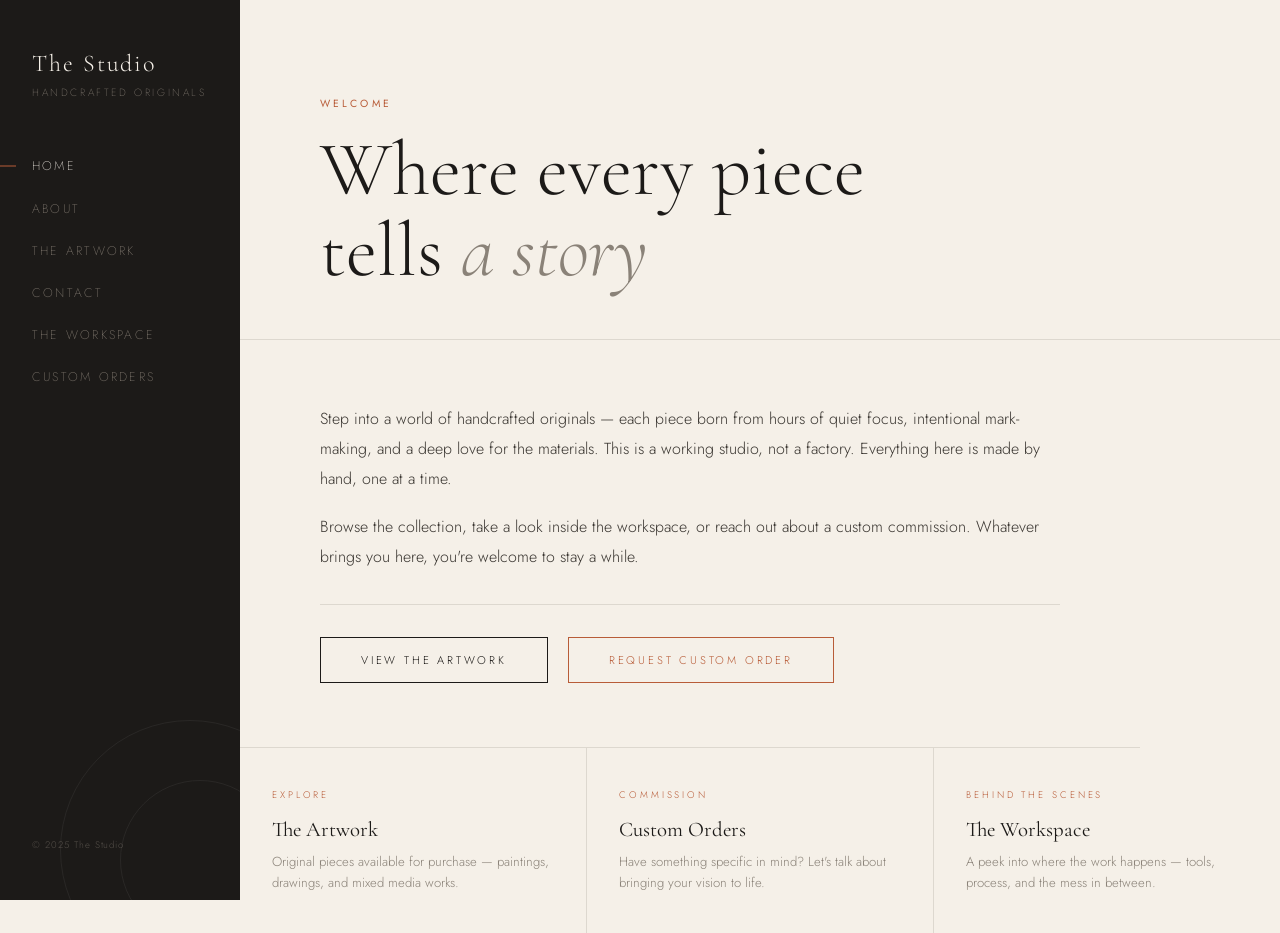
==== index.html @ 681e4a39 "Initial build" ====
<!DOCTYPE html>
<html lang="en">
<head>
  <meta charset="UTF-8" />
  <meta name="viewport" content="width=device-width, initial-scale=1.0" />
  <title>Studio — Home</title>
  <link rel="stylesheet" href="assets/css/style.css" />
</head>
<body>

  <button id="hamburger" aria-label="Menu">
    <span></span><span></span><span></span>
  </button>
  <div id="nav-overlay"></div>

  <nav id="sidebar">
    <div class="nav-brand">
      <h1>The Studio</h1>
      <span>Handcrafted Originals</span>
    </div>
    <ul>
      <li><a href="index.html">Home</a></li>
      <li><a href="pages/about.html">About</a></li>
      <li><a href="pages/artwork.html">The Artwork</a></li>
      <li><a href="pages/contact.html">Contact</a></li>
      <li><a href="pages/workspace.html">The Workspace</a></li>
      <li><a href="pages/custom-orders.html">Custom Orders</a></li>
    </ul>
    <div class="nav-footer">&copy; 2025 The Studio</div>
  </nav>

  <main>
    <div class="page-hero">
      <p class="eyebrow">Welcome</p>
      <h2>Where every piece<br>tells <em>a story</em></h2>
    </div>

    <div class="content-section">
      <p>
        Step into a world of handcrafted originals — each piece born from hours of quiet focus,
        intentional mark-making, and a deep love for the materials. This is a working studio,
        not a factory. Everything here is made by hand, one at a time.
      </p>
      <p>
        Browse the collection, take a look inside the workspace, or reach out about a custom commission.
        Whatever brings you here, you're welcome to stay a while.
      </p>
      <div class="thin-line"></div>
      <a href="pages/artwork.html" class="btn">View the Artwork</a>
      &nbsp;&nbsp;
      <a href="pages/custom-orders.html" class="btn btn-rust">Request Custom Order</a>
    </div>

    <div class="card-grid">
      <div class="card">
        <p class="card-label">Explore</p>
        <h4>The Artwork</h4>
        <p>Original pieces available for purchase — paintings, drawings, and mixed media works.</p>
      </div>
      <div class="card">
        <p class="card-label">Commission</p>
        <h4>Custom Orders</h4>
        <p>Have something specific in mind? Let's talk about bringing your vision to life.</p>
      </div>
      <div class="card">
        <p class="card-label">Behind the Scenes</p>
        <h4>The Workspace</h4>
        <p>A peek into where the work happens — tools, process, and the mess in between.</p>
      </div>
    </div>
  </main>

  <script src="assets/js/nav.js"></script>
</body>
</html>
---- assets/css/style.css ----
@import url('https://fonts.googleapis.com/css2?family=Cormorant+Garamond:ital,wght@0,300;0,400;0,600;1,300;1,400&family=Jost:wght@200;300;400&display=swap');

:root {
  --cream: #F5F0E8;
  --ink: #1C1A18;
  --warm-gray: #8A8278;
  --rust: #B85C38;
  --light-line: #DDD8CF;
  --nav-width: 240px;
}

*, *::before, *::after {
  box-sizing: border-box;
  margin: 0;
  padding: 0;
}

html { scroll-behavior: smooth; }

body {
  font-family: 'Jost', sans-serif;
  font-weight: 300;
  background: var(--cream);
  color: var(--ink);
  min-height: 100vh;
  display: flex;
}

/* ── SIDEBAR NAV ── */
nav#sidebar {
  position: fixed;
  top: 0;
  left: 0;
  width: var(--nav-width);
  height: 100vh;
  background: var(--ink);
  display: flex;
  flex-direction: column;
  padding: 3rem 2rem;
  z-index: 100;
  overflow: hidden;
}

nav#sidebar::before {
  content: '';
  position: absolute;
  bottom: -80px;
  right: -80px;
  width: 260px;
  height: 260px;
  border-radius: 50%;
  border: 1px solid rgba(255,255,255,0.06);
  pointer-events: none;
}
nav#sidebar::after {
  content: '';
  position: absolute;
  bottom: -40px;
  right: -40px;
  width: 160px;
  height: 160px;
  border-radius: 50%;
  border: 1px solid rgba(255,255,255,0.06);
  pointer-events: none;
}

.nav-brand {
  margin-bottom: 3rem;
}
.nav-brand h1 {
  font-family: 'Cormorant Garamond', serif;
  font-weight: 300;
  font-size: 1.5rem;
  color: var(--cream);
  letter-spacing: 0.08em;
  line-height: 1.3;
}
.nav-brand span {
  display: block;
  font-family: 'Jost', sans-serif;
  font-weight: 200;
  font-size: 0.65rem;
  color: var(--warm-gray);
  letter-spacing: 0.25em;
  text-transform: uppercase;
  margin-top: 0.35rem;
}

nav#sidebar ul {
  list-style: none;
  flex: 1;
}
nav#sidebar ul li {
  margin-bottom: 0.25rem;
}
nav#sidebar ul li a {
  display: block;
  font-family: 'Jost', sans-serif;
  font-weight: 200;
  font-size: 0.78rem;
  letter-spacing: 0.18em;
  text-transform: uppercase;
  color: var(--warm-gray);
  text-decoration: none;
  padding: 0.6rem 0;
  border-bottom: 1px solid transparent;
  transition: color 0.25s, border-color 0.25s;
  position: relative;
}
nav#sidebar ul li a::before {
  content: '';
  position: absolute;
  left: -2rem;
  top: 50%;
  transform: translateY(-50%);
  width: 0;
  height: 1px;
  background: var(--rust);
  transition: width 0.25s;
}
nav#sidebar ul li a:hover,
nav#sidebar ul li a.active {
  color: var(--cream);
}
nav#sidebar ul li a:hover::before,
nav#sidebar ul li a.active::before {
  width: 1rem;
}

.nav-footer {
  font-size: 0.6rem;
  color: rgba(138,130,120,0.5);
  letter-spacing: 0.1em;
}

/* ── MOBILE HAMBURGER ── */
#hamburger {
  display: none;
  position: fixed;
  top: 1.2rem;
  right: 1.2rem;
  z-index: 200;
  background: var(--ink);
  border: none;
  cursor: pointer;
  padding: 0.6rem;
  flex-direction: column;
  gap: 5px;
}
#hamburger span {
  display: block;
  width: 24px;
  height: 1.5px;
  background: var(--cream);
  transition: all 0.3s;
}
#nav-overlay {
  display: none;
  position: fixed;
  inset: 0;
  background: rgba(0,0,0,0.5);
  z-index: 99;
}

/* ── MAIN CONTENT ── */
main {
  margin-left: var(--nav-width);
  flex: 1;
  min-height: 100vh;
}

/* ── PAGE HERO ── */
.page-hero {
  padding: 6rem 5rem 3rem;
  border-bottom: 1px solid var(--light-line);
  position: relative;
}
.page-hero .eyebrow {
  font-size: 0.65rem;
  letter-spacing: 0.3em;
  text-transform: uppercase;
  color: var(--rust);
  margin-bottom: 1.2rem;
  font-weight: 400;
}
.page-hero h2 {
  font-family: 'Cormorant Garamond', serif;
  font-weight: 300;
  font-size: clamp(2.8rem, 6vw, 5rem);
  line-height: 1.05;
  color: var(--ink);
  max-width: 700px;
}
.page-hero h2 em {
  font-style: italic;
  color: var(--warm-gray);
}

/* ── CONTENT SECTIONS ── */
.content-section {
  padding: 4rem 5rem;
  border-bottom: 1px solid var(--light-line);
  max-width: 900px;
}
.content-section:last-child {
  border-bottom: none;
}
.content-section p {
  font-size: 1rem;
  line-height: 1.85;
  color: #3A3631;
  margin-bottom: 1.2rem;
}
.content-section p:last-child { margin-bottom: 0; }

.content-section h3 {
  font-family: 'Cormorant Garamond', serif;
  font-weight: 400;
  font-size: 1.6rem;
  margin-bottom: 1.2rem;
  color: var(--ink);
}

/* ── GRID CARDS ── */
.card-grid {
  display: grid;
  grid-template-columns: repeat(auto-fill, minmax(260px, 1fr));
  gap: 1.5px;
  background: var(--light-line);
  margin: 0;
}
.card {
  background: var(--cream);
  padding: 2.5rem 2rem;
  transition: background 0.2s;
}
.card:hover { background: #EDE8DF; }
.card .card-label {
  font-size: 0.6rem;
  letter-spacing: 0.3em;
  text-transform: uppercase;
  color: var(--rust);
  margin-bottom: 0.8rem;
}
.card h4 {
  font-family: 'Cormorant Garamond', serif;
  font-weight: 400;
  font-size: 1.3rem;
  margin-bottom: 0.6rem;
}
.card p {
  font-size: 0.82rem;
  color: var(--warm-gray);
  line-height: 1.6;
}

/* ── ARTWORK PLACEHOLDER ── */
.artwork-placeholder {
  aspect-ratio: 3/4;
  background: var(--light-line);
  display: flex;
  align-items: center;
  justify-content: center;
  font-size: 0.65rem;
  letter-spacing: 0.2em;
  text-transform: uppercase;
  color: var(--warm-gray);
  position: relative;
  overflow: hidden;
}
.artwork-placeholder::before {
  content: '';
  position: absolute;
  inset: 12px;
  border: 1px solid rgba(138,130,120,0.3);
}

/* ── FORM ── */
.form-group {
  margin-bottom: 1.8rem;
}
.form-group label {
  display: block;
  font-size: 0.65rem;
  letter-spacing: 0.25em;
  text-transform: uppercase;
  color: var(--warm-gray);
  margin-bottom: 0.5rem;
}
.form-group input,
.form-group textarea,
.form-group select {
  width: 100%;
  background: transparent;
  border: none;
  border-bottom: 1px solid var(--light-line);
  padding: 0.6rem 0;
  font-family: 'Jost', sans-serif;
  font-weight: 300;
  font-size: 0.95rem;
  color: var(--ink);
  outline: none;
  transition: border-color 0.2s;
}
.form-group input:focus,
.form-group textarea:focus,
.form-group select:focus {
  border-color: var(--rust);
}
.form-group textarea {
  resize: vertical;
  min-height: 120px;
}
.form-group select option { background: var(--cream); }

.btn {
  display: inline-block;
  font-family: 'Jost', sans-serif;
  font-weight: 300;
  font-size: 0.7rem;
  letter-spacing: 0.25em;
  text-transform: uppercase;
  padding: 0.9rem 2.5rem;
  border: 1px solid var(--ink);
  background: transparent;
  color: var(--ink);
  cursor: pointer;
  transition: background 0.2s, color 0.2s;
  text-decoration: none;
}
.btn:hover {
  background: var(--ink);
  color: var(--cream);
}
.btn-rust {
  border-color: var(--rust);
  color: var(--rust);
}
.btn-rust:hover {
  background: var(--rust);
  color: var(--cream);
}

/* ── DIVIDER LINE ── */
.thin-line {
  height: 1px;
  background: var(--light-line);
  margin: 2rem 0;
}

/* ── PAGE TRANSITIONS ── */
main { animation: fadeIn 0.4s ease; }
@keyframes fadeIn {
  from { opacity: 0; transform: translateY(8px); }
  to   { opacity: 1; transform: translateY(0); }
}

/* ── RESPONSIVE ── */
@media (max-width: 768px) {
  nav#sidebar {
    transform: translateX(-100%);
    transition: transform 0.3s ease;
  }
  nav#sidebar.open {
    transform: translateX(0);
  }
  #hamburger { display: flex; }
  #nav-overlay.visible { display: block; }
  main { margin-left: 0; }
  .page-hero { padding: 5rem 1.5rem 2.5rem; }
  .content-section { padding: 2.5rem 1.5rem; }
}
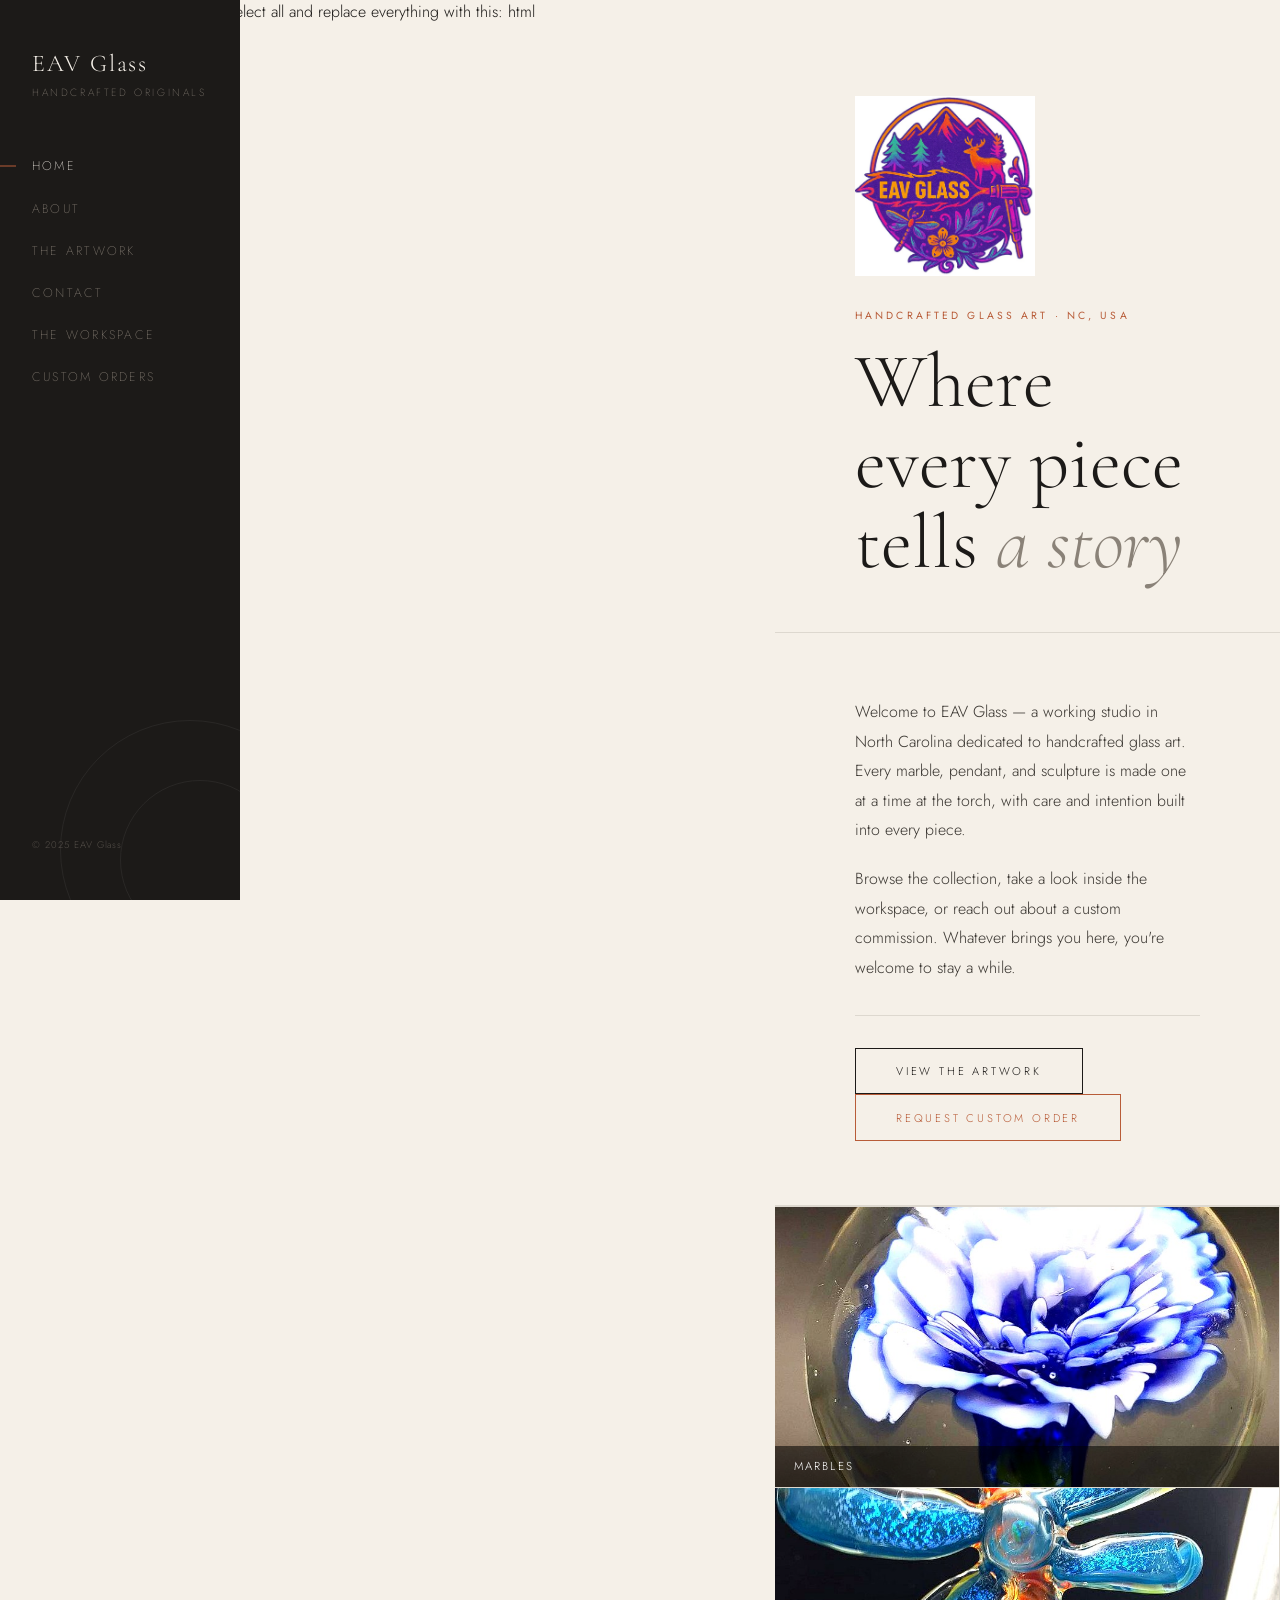
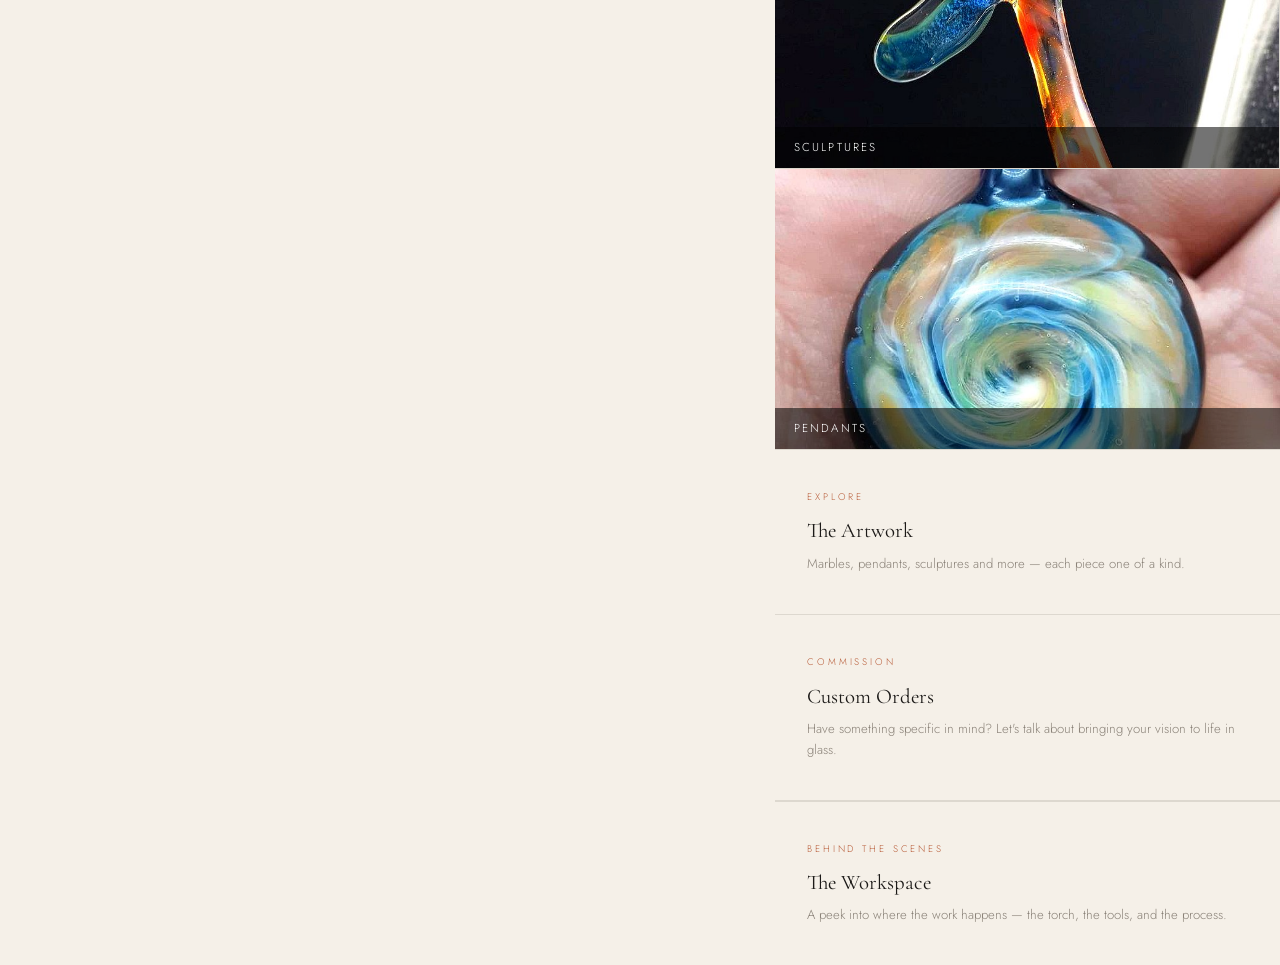
==== commit 719065b7: "updated home page with EAV Glass branding and featured images" ====
--- a/index.html
+++ b/index.html
@@ -1,10 +1,60 @@
-<!DOCTYPE html>
+Here's your updated index.html — select all and replace everything with this:
+html<!DOCTYPE html>
 <html lang="en">
 <head>
   <meta charset="UTF-8" />
   <meta name="viewport" content="width=device-width, initial-scale=1.0" />
-  <title>Studio — Home</title>
+  <title>EAV Glass — Handcrafted Glass Art</title>
   <link rel="stylesheet" href="assets/css/style.css" />
+  <style>
+    .hero-logo {
+      display: block;
+      width: 180px;
+      margin: 0 0 2rem 0;
+    }
+    .featured-grid {
+      display: grid;
+      grid-template-columns: repeat(auto-fill, minmax(280px, 1fr));
+      gap: 0;
+      border-top: 1px solid var(--light-line);
+    }
+    .featured-item {
+      position: relative;
+      overflow: hidden;
+      border-right: 1px solid var(--light-line);
+      border-bottom: 1px solid var(--light-line);
+    }
+    .featured-item:last-child { border-right: none; }
+    .featured-item img {
+      width: 100%;
+      height: 280px;
+      object-fit: cover;
+      display: block;
+      transition: transform 0.4s ease;
+    }
+    .featured-item:hover img { transform: scale(1.04); }
+    .featured-item .featured-label {
+      position: absolute;
+      bottom: 0;
+      left: 0;
+      right: 0;
+      background: rgba(0,0,0,0.55);
+      color: #fff;
+      padding: 0.8rem 1.2rem;
+      font-size: 0.72rem;
+      letter-spacing: 0.18em;
+      text-transform: uppercase;
+      font-family: 'Jost', sans-serif;
+    }
+    .featured-item a {
+      display: block;
+      text-decoration: none;
+    }
+    @media (max-width: 768px) {
+      .hero-logo { width: 130px; }
+      .featured-item img { height: 220px; }
+    }
+  </style>
 </head>
 <body>
 
@@ -15,7 +65,7 @@
 
   <nav id="sidebar">
     <div class="nav-brand">
-      <h1>The Studio</h1>
+      <h1>EAV Glass</h1>
       <span>Handcrafted Originals</span>
     </div>
     <ul>
@@ -26,24 +76,25 @@
       <li><a href="pages/workspace.html">The Workspace</a></li>
       <li><a href="pages/custom-orders.html">Custom Orders</a></li>
     </ul>
-    <div class="nav-footer">&copy; 2025 The Studio</div>
+    <div class="nav-footer">&copy; 2025 EAV Glass</div>
   </nav>
 
   <main>
     <div class="page-hero">
-      <p class="eyebrow">Welcome</p>
+      <img class="hero-logo" src="assets/images/EAV1.JPG" alt="EAV Glass Logo" />
+      <p class="eyebrow">Handcrafted Glass Art · NC, USA</p>
       <h2>Where every piece<br>tells <em>a story</em></h2>
     </div>
 
     <div class="content-section">
       <p>
-        Step into a world of handcrafted originals — each piece born from hours of quiet focus,
-        intentional mark-making, and a deep love for the materials. This is a working studio,
-        not a factory. Everything here is made by hand, one at a time.
+        Welcome to EAV Glass — a working studio in North Carolina dedicated to handcrafted 
+        glass art. Every marble, pendant, and sculpture is made one at a time at the torch, 
+        with care and intention built into every piece.
       </p>
       <p>
-        Browse the collection, take a look inside the workspace, or reach out about a custom commission.
-        Whatever brings you here, you're welcome to stay a while.
+        Browse the collection, take a look inside the workspace, or reach out about a 
+        custom commission. Whatever brings you here, you're welcome to stay a while.
       </p>
       <div class="thin-line"></div>
       <a href="pages/artwork.html" class="btn">View the Artwork</a>
@@ -51,25 +102,47 @@
       <a href="pages/custom-orders.html" class="btn btn-rust">Request Custom Order</a>
     </div>
 
+    <!-- Featured pieces -->
+    <div class="featured-grid">
+      <div class="featured-item">
+        <a href="pages/artwork.html">
+          <img src="assets/images/flowermarble.jpg" alt="Flower Marble" />
+          <div class="featured-label">Marbles</div>
+        </a>
+      </div>
+      <div class="featured-item">
+        <a href="pages/artwork.html">
+          <img src="assets/images/dragonfly.jpg" alt="Glass Dragonfly" />
+          <div class="featured-label">Sculptures</div>
+        </a>
+      </div>
+      <div class="featured-item">
+        <a href="pages/artwork.html">
+          <img src="assets/images/swirlpendant.jpg" alt="Swirl Pendant" />
+          <div class="featured-label">Pendants</div>
+        </a>
+      </div>
+    </div>
+
     <div class="card-grid">
       <div class="card">
         <p class="card-label">Explore</p>
         <h4>The Artwork</h4>
-        <p>Original pieces available for purchase — paintings, drawings, and mixed media works.</p>
+        <p>Marbles, pendants, sculptures and more — each piece one of a kind.</p>
       </div>
       <div class="card">
         <p class="card-label">Commission</p>
         <h4>Custom Orders</h4>
-        <p>Have something specific in mind? Let's talk about bringing your vision to life.</p>
+        <p>Have something specific in mind? Let's talk about bringing your vision to life in glass.</p>
       </div>
       <div class="card">
         <p class="card-label">Behind the Scenes</p>
         <h4>The Workspace</h4>
-        <p>A peek into where the work happens — tools, process, and the mess in between.</p>
+        <p>A peek into where the work happens — the torch, the tools, and the process.</p>
       </div>
     </div>
   </main>
 
   <script src="assets/js/nav.js"></script>
 </body>
-</html>
+</html>
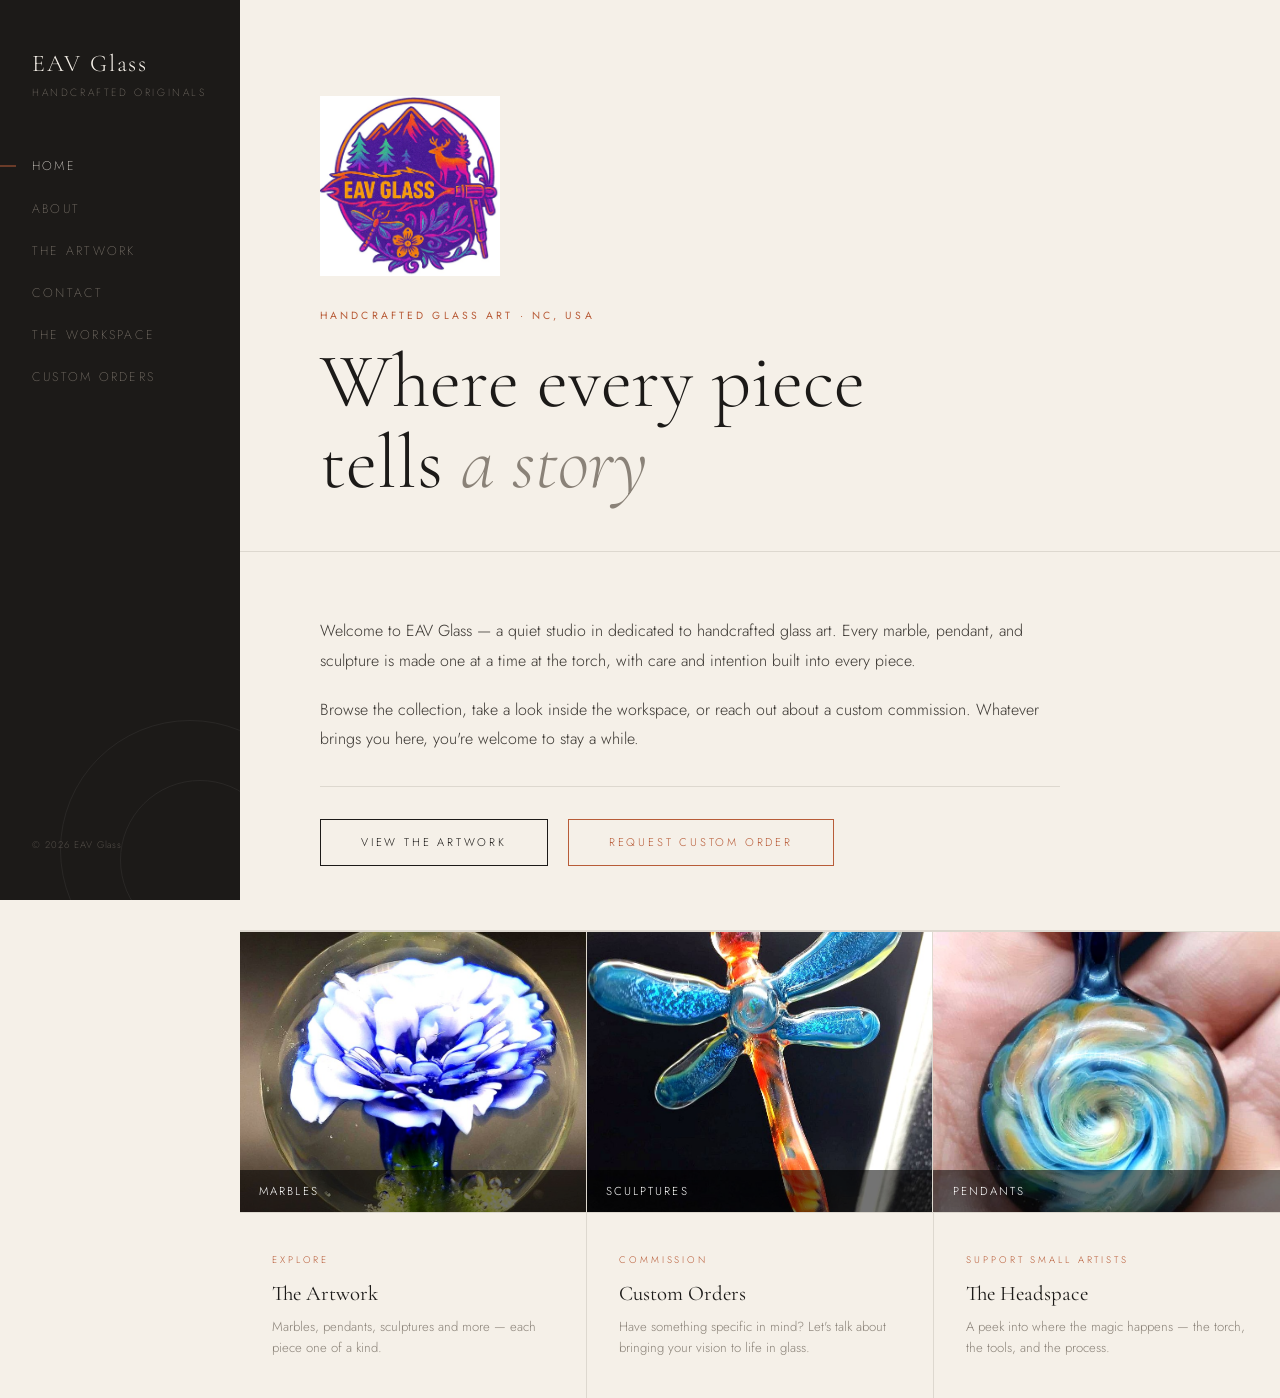
==== commit 37d69918: "added The Headspace blog page" ====
--- a/index.html
+++ b/index.html
@@ -1,5 +1,4 @@
-Here's your updated index.html — select all and replace everything with this:
-html<!DOCTYPE html>
+<!DOCTYPE html>
 <html lang="en">
 <head>
   <meta charset="UTF-8" />
@@ -76,7 +75,7 @@
       <li><a href="pages/workspace.html">The Workspace</a></li>
       <li><a href="pages/custom-orders.html">Custom Orders</a></li>
     </ul>
-    <div class="nav-footer">&copy; 2025 EAV Glass</div>
+    <div class="nav-footer">&copy; 2026 EAV Glass</div>
   </nav>
 
   <main>
@@ -88,7 +87,7 @@
 
     <div class="content-section">
       <p>
-        Welcome to EAV Glass — a working studio in North Carolina dedicated to handcrafted 
+        Welcome to EAV Glass — a quiet studio in dedicated to handcrafted 
         glass art. Every marble, pendant, and sculpture is made one at a time at the torch, 
         with care and intention built into every piece.
       </p>
@@ -136,9 +135,9 @@
         <p>Have something specific in mind? Let's talk about bringing your vision to life in glass.</p>
       </div>
       <div class="card">
-        <p class="card-label">Behind the Scenes</p>
-        <h4>The Workspace</h4>
-        <p>A peek into where the work happens — the torch, the tools, and the process.</p>
+        <p class="card-label">Support Small Artists</p>
+        <h4>The Headspace</h4>
+        <p>A peek into where the magic happens — the torch, the tools, and the process.</p>
       </div>
     </div>
   </main>
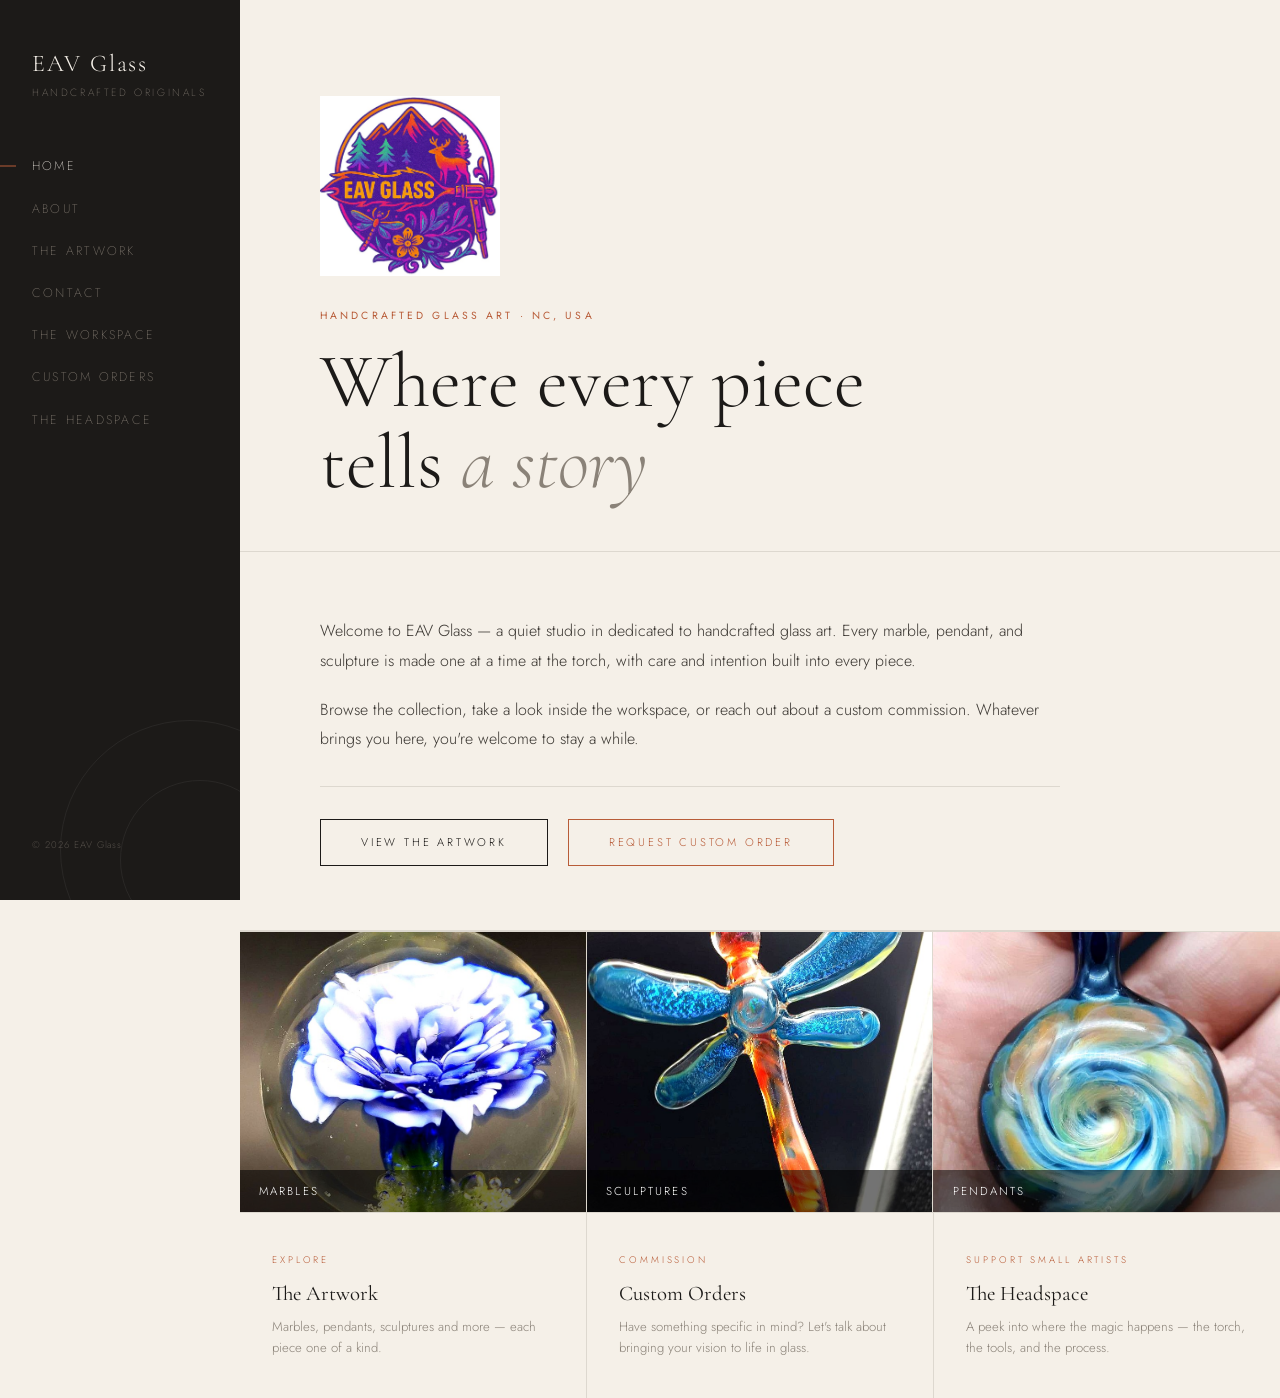
==== commit 1a8cf648: "added headspace tro all nav menus" ====
--- a/index.html
+++ b/index.html
@@ -74,6 +74,7 @@
       <li><a href="pages/contact.html">Contact</a></li>
       <li><a href="pages/workspace.html">The Workspace</a></li>
       <li><a href="pages/custom-orders.html">Custom Orders</a></li>
+      <li><a href="pages/headspace.html">The Headspace</a></li>
     </ul>
     <div class="nav-footer">&copy; 2026 EAV Glass</div>
   </nav>
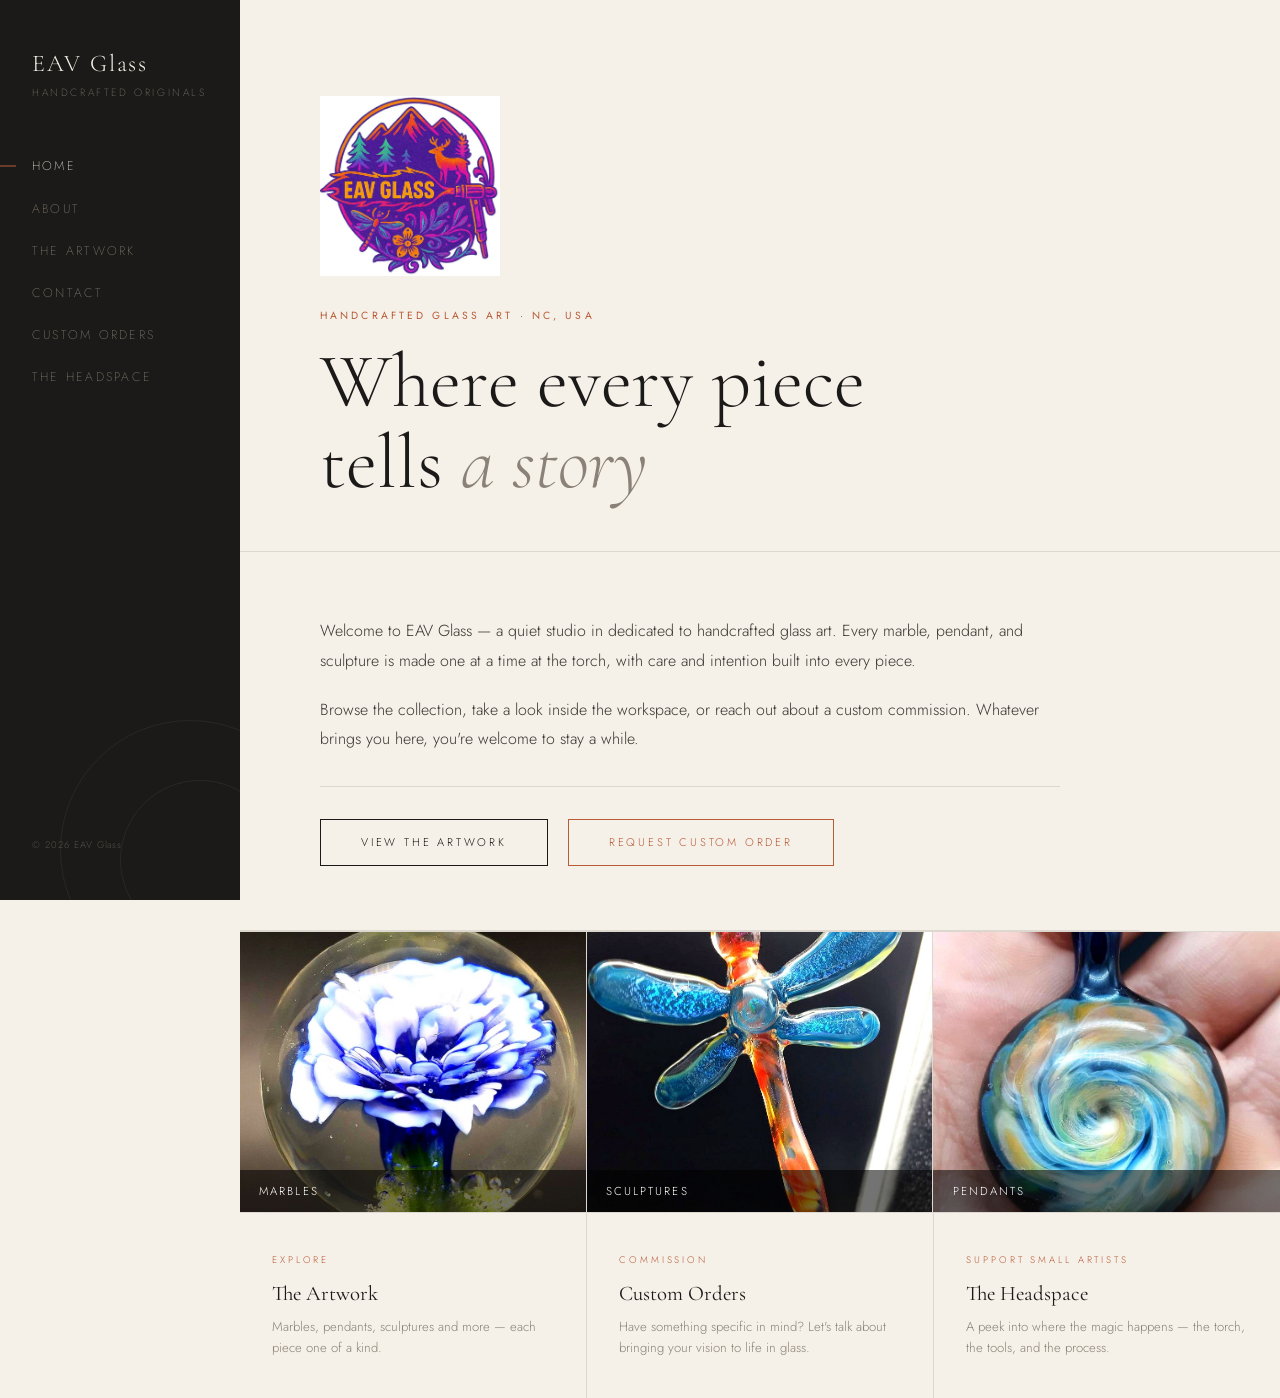
==== commit 36e750a6: "got rid of the workspace" ====
--- a/index.html
+++ b/index.html
@@ -72,7 +72,6 @@
       <li><a href="pages/about.html">About</a></li>
       <li><a href="pages/artwork.html">The Artwork</a></li>
       <li><a href="pages/contact.html">Contact</a></li>
-      <li><a href="pages/workspace.html">The Workspace</a></li>
       <li><a href="pages/custom-orders.html">Custom Orders</a></li>
       <li><a href="pages/headspace.html">The Headspace</a></li>
     </ul>
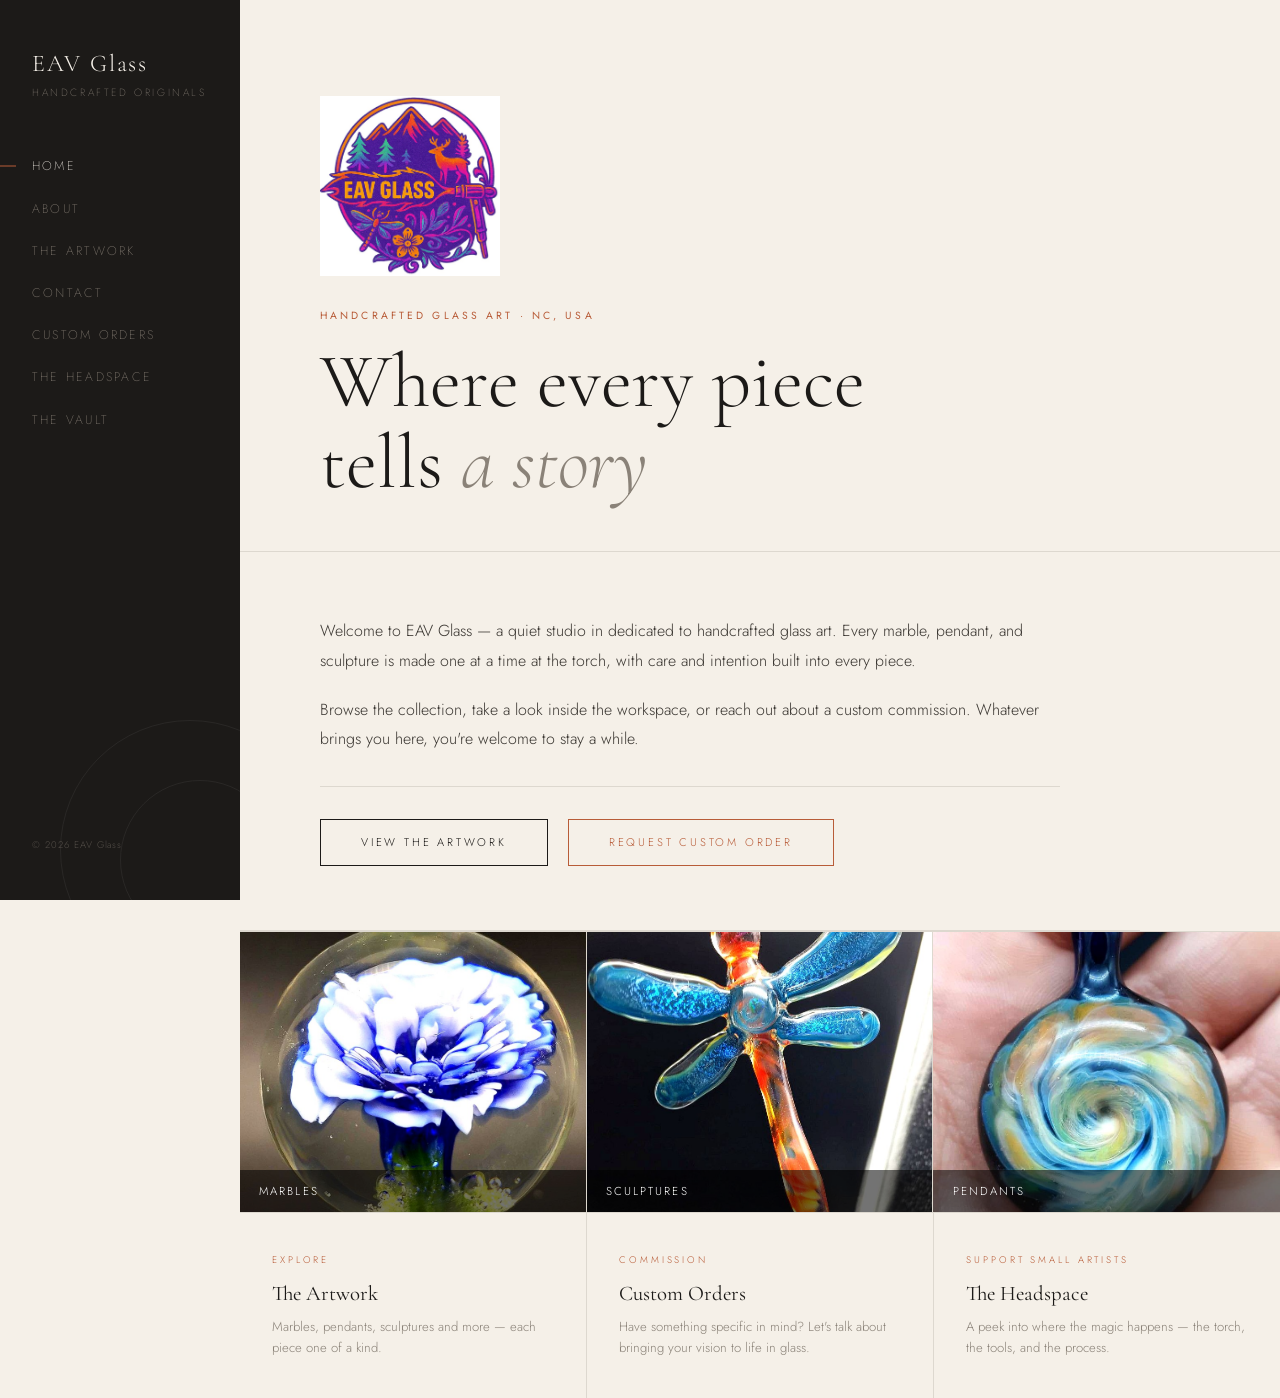
==== commit d6933142: "updated easter egg again returned to original" ====
--- a/index.html
+++ b/index.html
@@ -1,6 +1,15 @@
 <!DOCTYPE html>
 <html lang="en">
 <head>
+  <!-- Google tag (gtag.js) -->
+<script async src="https://www.googletagmanager.com/gtag/js?id=G-ZS3VT516W2"></script>
+<script>
+  window.dataLayer = window.dataLayer || [];
+  function gtag(){dataLayer.push(arguments);}
+  gtag('js', new Date());
+
+  gtag('config', 'G-ZS3VT516W2');
+</script>
   <meta charset="UTF-8" />
   <meta name="viewport" content="width=device-width, initial-scale=1.0" />
   <title>EAV Glass — Handcrafted Glass Art</title>
@@ -74,6 +83,7 @@
       <li><a href="pages/contact.html">Contact</a></li>
       <li><a href="pages/custom-orders.html">Custom Orders</a></li>
       <li><a href="pages/headspace.html">The Headspace</a></li>
+      <li><a href="vault.html">The Vault</a></li>
     </ul>
     <div class="nav-footer">&copy; 2026 EAV Glass</div>
   </nav>
